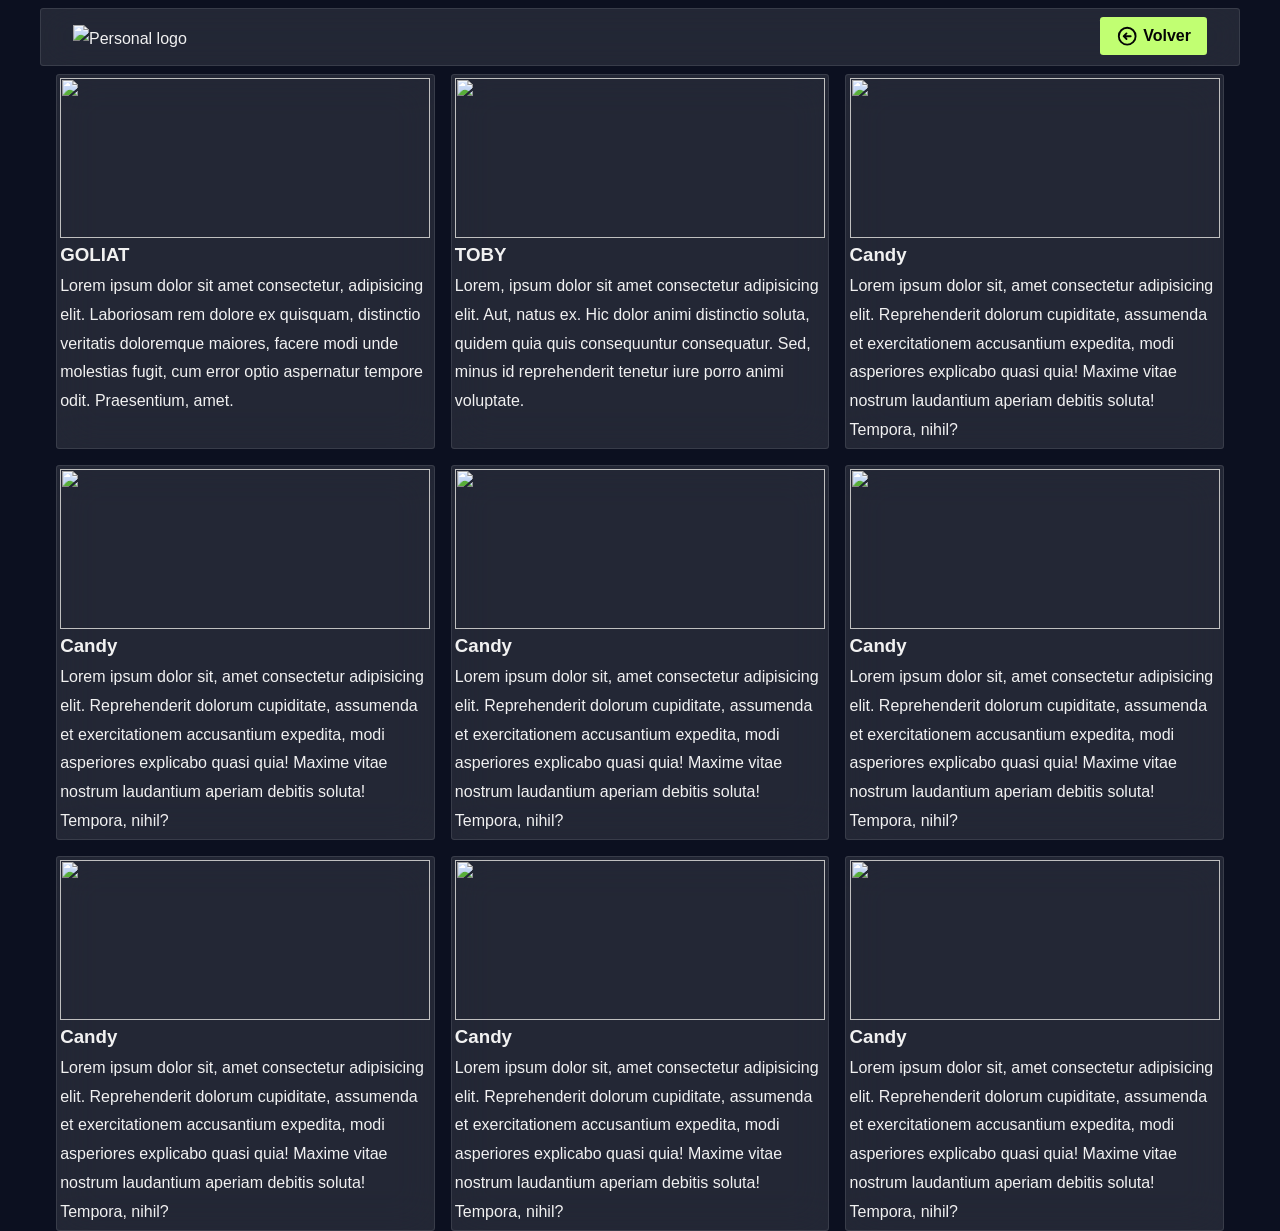
==== src/views/mascotas.html @ dac74b2f "Create the pet section, applying grid and flex" ====
<!doctype html>
<html lang="en">
  <head>
    <meta charset="UTF-8" />
    <meta name="viewport" content="width=device-width, initial-scale=1.0" />
    <link rel="stylesheet" href="/src/css/header.css" />
    <link rel="stylesheet" href="/src/css/index.css" />
    <link rel="stylesheet" href="/src/css/mascotas.css" />
    <title>Mascotas | Jorgecb</title>
  </head>
  <body>
    <header class="header">
      <div class="header__container">
        <div class="logo">
          <img src="/public/icons/logoJorge.png" alt="Personal logo" />
        </div>
        <div class="cta__button cta__button__back">
          <a href="/index.html"
            ><svg
              xmlns="http://www.w3.org/2000/svg"
              fill="none"
              viewBox="0 0 24 24"
              stroke-width="2"
              stroke="currentColor"
              class="size-6"
            >
              <path
                stroke-linecap="round"
                stroke-linejoin="round"
                d="m11.25 9-3 3m0 0 3 3m-3-3h7.5M21 12a9 9 0 1 1-18 0 9 9 0 0 1 18 0Z"
              />
            </svg>
            Volver
          </a>
        </div>
      </div>
    </header>
    <main>
      <section class="pets__container">
        <article class="pets__card">
          <div class="pets__img">
            <img src="/public/img/mascota1.webp" alt="" />
          </div>
          <h3>GOLIAT</h3>
          <p>
            Lorem ipsum dolor sit amet consectetur, adipisicing elit. Laboriosam
            rem dolore ex quisquam, distinctio veritatis doloremque maiores,
            facere modi unde molestias fugit, cum error optio aspernatur tempore
            odit. Praesentium, amet.
          </p>
        </article>
        <article class="pets__card">
          <div class="pets__img">
            <img src="/public/img/mascota2.webp" alt="" />
          </div>
          <h3>TOBY</h3>
          <p>
            Lorem, ipsum dolor sit amet consectetur adipisicing elit. Aut, natus
            ex. Hic dolor animi distinctio soluta, quidem quia quis consequuntur
            consequatur. Sed, minus id reprehenderit tenetur iure porro animi
            voluptate.
          </p>
        </article>

        <article class="pets__card">
          <div class="pets__img">
            <img src="/public/img/mascota3.webp" alt="" />
          </div>
          <h3>Candy</h3>
          <p>
            Lorem ipsum dolor sit, amet consectetur adipisicing elit.
            Reprehenderit dolorum cupiditate, assumenda et exercitationem
            accusantium expedita, modi asperiores explicabo quasi quia! Maxime
            vitae nostrum laudantium aperiam debitis soluta! Tempora, nihil?
          </p>
        </article>
        <article class="pets__card">
          <div class="pets__img">
            <img src="/public/img/mascota4.webp" alt="" />
          </div>
          <h3>Candy</h3>
          <p>
            Lorem ipsum dolor sit, amet consectetur adipisicing elit.
            Reprehenderit dolorum cupiditate, assumenda et exercitationem
            accusantium expedita, modi asperiores explicabo quasi quia! Maxime
            vitae nostrum laudantium aperiam debitis soluta! Tempora, nihil?
          </p>
        </article>
        <article class="pets__card">
          <div class="pets__img">
            <img src="/public/img/mascota5.webp" alt="" />
          </div>
          <h3>Candy</h3>
          <p>
            Lorem ipsum dolor sit, amet consectetur adipisicing elit.
            Reprehenderit dolorum cupiditate, assumenda et exercitationem
            accusantium expedita, modi asperiores explicabo quasi quia! Maxime
            vitae nostrum laudantium aperiam debitis soluta! Tempora, nihil?
          </p>
        </article>
        <article class="pets__card">
          <div class="pets__img">
            <img src="/public/img/mascota6.webp" alt="" />
          </div>
          <h3>Candy</h3>
          <p>
            Lorem ipsum dolor sit, amet consectetur adipisicing elit.
            Reprehenderit dolorum cupiditate, assumenda et exercitationem
            accusantium expedita, modi asperiores explicabo quasi quia! Maxime
            vitae nostrum laudantium aperiam debitis soluta! Tempora, nihil?
          </p>
        </article>
        <article class="pets__card">
          <div class="pets__img">
            <img src="/public/img/mascota7.webp" alt="" />
          </div>
          <h3>Candy</h3>
          <p>
            Lorem ipsum dolor sit, amet consectetur adipisicing elit.
            Reprehenderit dolorum cupiditate, assumenda et exercitationem
            accusantium expedita, modi asperiores explicabo quasi quia! Maxime
            vitae nostrum laudantium aperiam debitis soluta! Tempora, nihil?
          </p>
        </article>
        <article class="pets__card">
          <div class="pets__img">
            <img src="/public/img/mascota8.webp" alt="" />
          </div>
          <h3>Candy</h3>
          <p>
            Lorem ipsum dolor sit, amet consectetur adipisicing elit.
            Reprehenderit dolorum cupiditate, assumenda et exercitationem
            accusantium expedita, modi asperiores explicabo quasi quia! Maxime
            vitae nostrum laudantium aperiam debitis soluta! Tempora, nihil?
          </p>
        </article>
        <article class="pets__card">
          <div class="pets__img">
            <img src="/public/img/mascota9.webp" alt="" />
          </div>
          <h3>Candy</h3>
          <p>
            Lorem ipsum dolor sit, amet consectetur adipisicing elit.
            Reprehenderit dolorum cupiditate, assumenda et exercitationem
            accusantium expedita, modi asperiores explicabo quasi quia! Maxime
            vitae nostrum laudantium aperiam debitis soluta! Tempora, nihil?
          </p>
        </article>
      </section>
    </main>
  </body>
</html>
---- src/css/header.css ----
.header {
  padding: 0.5rem 0;
  position: sticky;
  z-index: 100;
  top: 0;
  left: 0;
}
.header__container {
  display: flex;
  justify-content: space-between;
  align-items: center;
  max-width: 1200px;
  margin: 0 auto;
  padding: 0.5rem 1rem;
  background: rgba(255, 255, 255, 0.098);
  backdrop-filter: blur(20px);
  -webkit-backdrop-filter: blur(20px);
  border: 1px solid rgba(255, 255, 255, 0.098);
  border-radius: 0.2rem;
  padding: 0.5rem 2rem;
}

.logo {
  display: flex;
  align-items: center;
}

.logo img {
  height: 1.5rem;
  width: auto;
}
.navbar {
  padding: 0.2rem;
}
.navbar__list {
  display: flex;
  list-style: none;
  gap: 0.4rem;
  padding: 0 0.2rem;
}
.navbar__item {
  padding: 0 0.4rem;
}
.navbar__link {
  position: relative;
  text-decoration: none;
  color: var(--color-primary);
  transition: 0.3s;
  font-size: 0.9rem;
  font-weight: 400;
}

.navbar__link::after {
  content: "";
  position: absolute;
  left: 50%;
  bottom: -5px;
  width: 0;
  height: 2px;
  background: #c1ff72;
  transition: all 0.3s ease;
  transform: translateX(-50%);
}
.navbar__link:hover::after {
  width: 100%;
}

.cta__button a,
.cta__button__back a {
  display: inline-flex;
  align-items: center;
  gap: 0.3rem;
  background: var(--color-secondary);
  color: var(--color-terceary);
  text-decoration: none;
  padding: 0.3rem 1rem;
  border-radius: 0.2rem;
  font-size: 1rem;
  font-weight: 600;
  transition: 0.3s;
}

.cta__button svg,
.cta__button__back svg {
  width: 1.4rem;
  height: 1.4rem;
  transition: transform 0.3s;
}

.cta__button:hover svg {
  transform: translateX(4px);
}

.cta__button__back:hover svg {
  transform: translateX(-4px);
}
---- src/css/index.css ----
:root {
  --color-primary: #f1f1f1;
  --color-secondary: #c1ff72;
  --color-terceary: #040404;
  --color-background: #0c1020;
  --color-glow-melocoton: #ffd8b1;
  --color-glow-morados: #e2cfff;

  --font-primary: "Inter", sans-serif;
  --font-heading: "Poppins", sans-serif;
}

* {
  margin: 0;
  padding: 0;
  box-sizing: border-box;
}

body {
  color: var(--color-primary);
  font-family: var(--font-primary);
  line-height: 1.8;
  background-color: var(--color-background);
  min-height: 100vh;
  overflow-x: hidden;
  position: relative;
}
#tsparticles {
  position: fixed;
  top: 0;
  left: 0;
  width: 100%;
  height: 100%;
  z-index: -1;
}

.separator {
  display: flex;
  align-items: stretch;
  width: 100%;
  flex-direction: column;
  gap: 5rem;
}
---- src/css/mascotas.css ----
.pets__container {
  display: grid;
  grid-template-columns: repeat(3, 1fr);
  gap: 1rem;
  max-width: 1200px;
  margin: 0 auto;
  padding: 0 1rem;
}

.pets__card {
  background: rgba(255, 255, 255, 0.098);
  backdrop-filter: blur(20px);
  -webkit-backdrop-filter: blur(20px);
  border: 1px solid rgba(255, 255, 255, 0.1);
  padding: 0.2rem;
  border-radius: 0.2rem;
}

.pets__img {
  width: auto;
  height: 10rem;
}
.pets__img img {
  height: 100%;
  width: 100%;
  object-fit: cover;
}

@media (max-width: 768px) {
  .pets__container {
    grid-template-columns: repeat(2, 1fr);
  }
}

@media (max-width: 576px) {
  .pets__container {
    grid-template-columns: repeat(1, 1fr);
  }
}
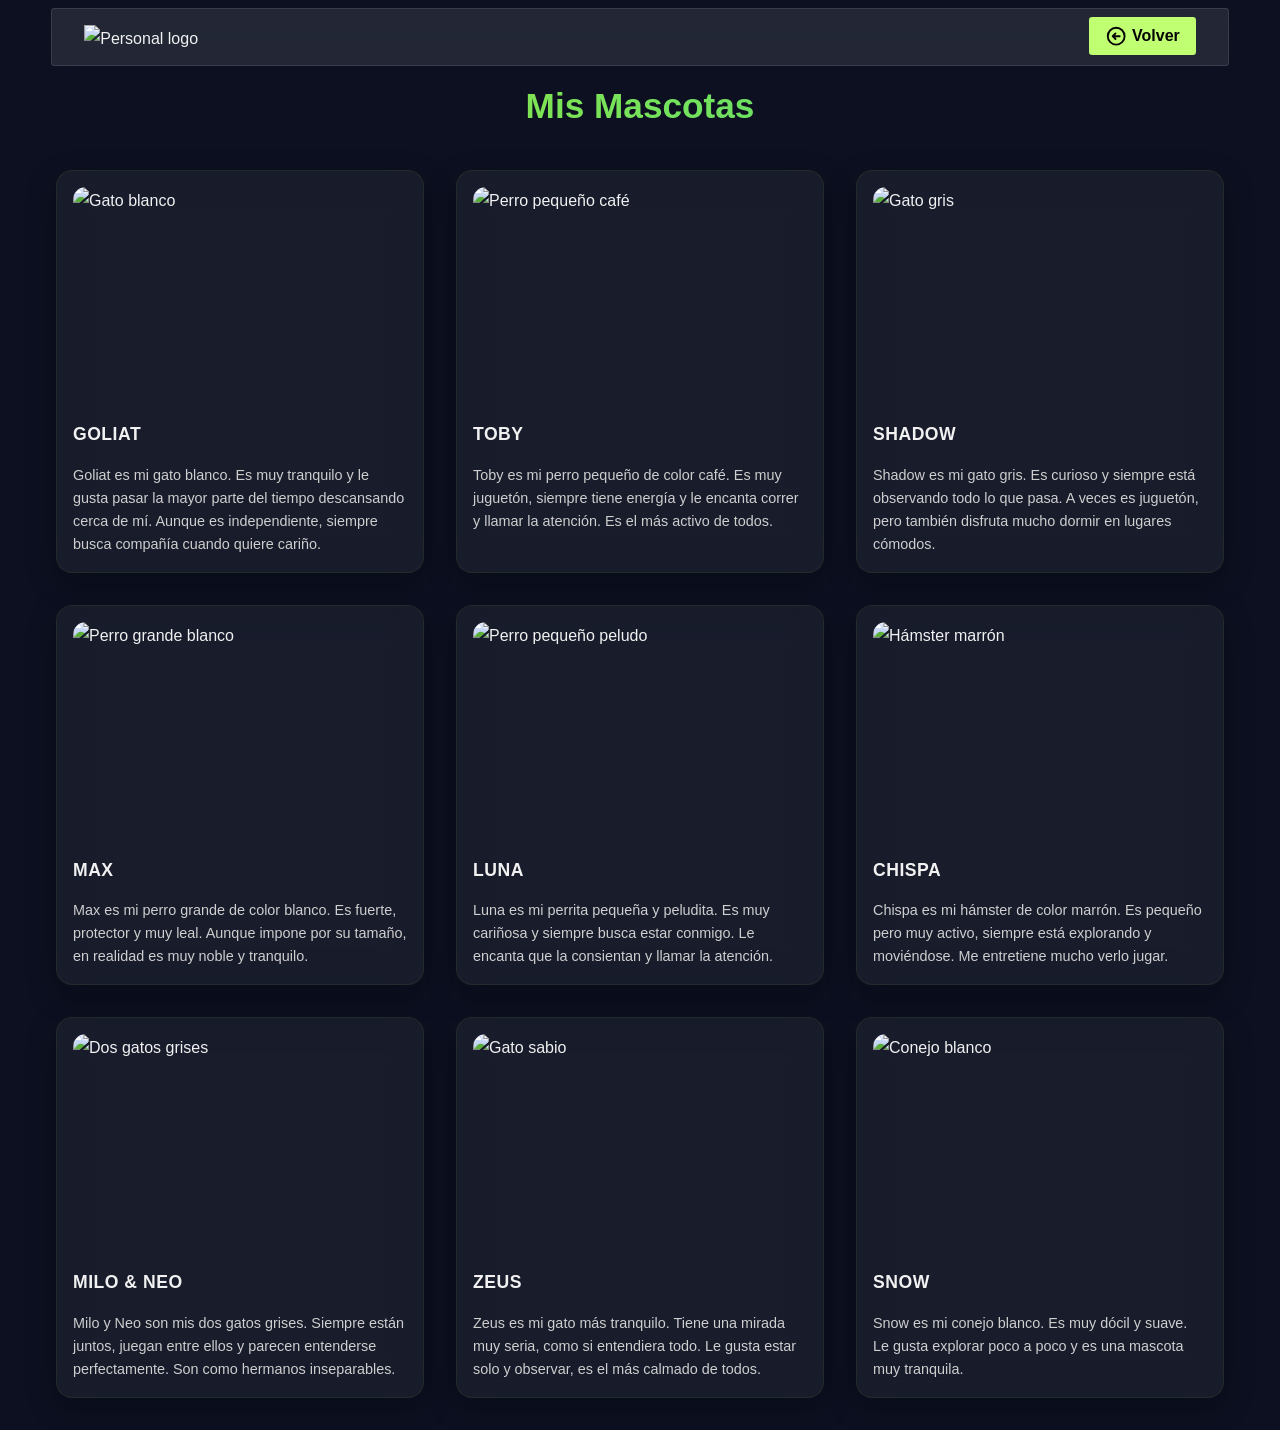
==== commit 12bccce1: "feat: add responsive media queries for tablets and small desktops + UI refinements" ====
--- a/src/views/mascotas.html
+++ b/src/views/mascotas.html
@@ -36,114 +36,112 @@
       </div>
     </header>
     <main>
+      <header class="pets__title">Mis Mascotas</header>
       <section class="pets__container">
         <article class="pets__card">
           <div class="pets__img">
-            <img src="/public/img/mascota1.webp" alt="" />
+            <img src="/public/img/mascota1.webp" alt="Gato blanco" />
           </div>
           <h3>GOLIAT</h3>
           <p>
-            Lorem ipsum dolor sit amet consectetur, adipisicing elit. Laboriosam
-            rem dolore ex quisquam, distinctio veritatis doloremque maiores,
-            facere modi unde molestias fugit, cum error optio aspernatur tempore
-            odit. Praesentium, amet.
-          </p>
-        </article>
-        <article class="pets__card">
-          <div class="pets__img">
-            <img src="/public/img/mascota2.webp" alt="" />
-          </div>
-          <h3>TOBY</h3>
-          <p>
-            Lorem, ipsum dolor sit amet consectetur adipisicing elit. Aut, natus
-            ex. Hic dolor animi distinctio soluta, quidem quia quis consequuntur
-            consequatur. Sed, minus id reprehenderit tenetur iure porro animi
-            voluptate.
+            Goliat es mi gato blanco. Es muy tranquilo y le gusta pasar la mayor
+            parte del tiempo descansando cerca de mí. Aunque es independiente,
+            siempre busca compañía cuando quiere cariño.
           </p>
         </article>
 
         <article class="pets__card">
           <div class="pets__img">
-            <img src="/public/img/mascota3.webp" alt="" />
+            <img src="/public/img/mascota2.webp" alt="Perro pequeño café" />
           </div>
-          <h3>Candy</h3>
+          <h3>TOBY</h3>
           <p>
-            Lorem ipsum dolor sit, amet consectetur adipisicing elit.
-            Reprehenderit dolorum cupiditate, assumenda et exercitationem
-            accusantium expedita, modi asperiores explicabo quasi quia! Maxime
-            vitae nostrum laudantium aperiam debitis soluta! Tempora, nihil?
+            Toby es mi perro pequeño de color café. Es muy juguetón, siempre
+            tiene energía y le encanta correr y llamar la atención. Es el más
+            activo de todos.
           </p>
         </article>
+
         <article class="pets__card">
           <div class="pets__img">
-            <img src="/public/img/mascota4.webp" alt="" />
+            <img src="/public/img/mascota3.webp" alt="Gato gris" />
           </div>
-          <h3>Candy</h3>
+          <h3>SHADOW</h3>
           <p>
-            Lorem ipsum dolor sit, amet consectetur adipisicing elit.
-            Reprehenderit dolorum cupiditate, assumenda et exercitationem
-            accusantium expedita, modi asperiores explicabo quasi quia! Maxime
-            vitae nostrum laudantium aperiam debitis soluta! Tempora, nihil?
+            Shadow es mi gato gris. Es curioso y siempre está observando todo lo
+            que pasa. A veces es juguetón, pero también disfruta mucho dormir en
+            lugares cómodos.
           </p>
         </article>
+
         <article class="pets__card">
           <div class="pets__img">
-            <img src="/public/img/mascota5.webp" alt="" />
+            <img src="/public/img/mascota4.webp" alt="Perro grande blanco" />
           </div>
-          <h3>Candy</h3>
+          <h3>MAX</h3>
           <p>
-            Lorem ipsum dolor sit, amet consectetur adipisicing elit.
-            Reprehenderit dolorum cupiditate, assumenda et exercitationem
-            accusantium expedita, modi asperiores explicabo quasi quia! Maxime
-            vitae nostrum laudantium aperiam debitis soluta! Tempora, nihil?
+            Max es mi perro grande de color blanco. Es fuerte, protector y muy
+            leal. Aunque impone por su tamaño, en realidad es muy noble y
+            tranquilo.
           </p>
         </article>
+
         <article class="pets__card">
           <div class="pets__img">
-            <img src="/public/img/mascota6.webp" alt="" />
+            <img src="/public/img/mascota5.webp" alt="Perro pequeño peludo" />
           </div>
-          <h3>Candy</h3>
+          <h3>LUNA</h3>
           <p>
-            Lorem ipsum dolor sit, amet consectetur adipisicing elit.
-            Reprehenderit dolorum cupiditate, assumenda et exercitationem
-            accusantium expedita, modi asperiores explicabo quasi quia! Maxime
-            vitae nostrum laudantium aperiam debitis soluta! Tempora, nihil?
+            Luna es mi perrita pequeña y peludita. Es muy cariñosa y siempre
+            busca estar conmigo. Le encanta que la consientan y llamar la
+            atención.
           </p>
         </article>
+
         <article class="pets__card">
           <div class="pets__img">
-            <img src="/public/img/mascota7.webp" alt="" />
+            <img src="/public/img/mascota6.webp" alt="Hámster marrón" />
           </div>
-          <h3>Candy</h3>
+          <h3>CHISPA</h3>
           <p>
-            Lorem ipsum dolor sit, amet consectetur adipisicing elit.
-            Reprehenderit dolorum cupiditate, assumenda et exercitationem
-            accusantium expedita, modi asperiores explicabo quasi quia! Maxime
-            vitae nostrum laudantium aperiam debitis soluta! Tempora, nihil?
+            Chispa es mi hámster de color marrón. Es pequeño pero muy activo,
+            siempre está explorando y moviéndose. Me entretiene mucho verlo
+            jugar.
           </p>
         </article>
+
         <article class="pets__card">
           <div class="pets__img">
-            <img src="/public/img/mascota8.webp" alt="" />
+            <img src="/public/img/mascota7.webp" alt="Dos gatos grises" />
           </div>
-          <h3>Candy</h3>
+          <h3>MILO & NEO</h3>
           <p>
-            Lorem ipsum dolor sit, amet consectetur adipisicing elit.
-            Reprehenderit dolorum cupiditate, assumenda et exercitationem
-            accusantium expedita, modi asperiores explicabo quasi quia! Maxime
-            vitae nostrum laudantium aperiam debitis soluta! Tempora, nihil?
+            Milo y Neo son mis dos gatos grises. Siempre están juntos, juegan
+            entre ellos y parecen entenderse perfectamente. Son como hermanos
+            inseparables.
           </p>
         </article>
+
         <article class="pets__card">
           <div class="pets__img">
-            <img src="/public/img/mascota9.webp" alt="" />
+            <img src="/public/img/mascota8.webp" alt="Gato sabio" />
           </div>
-          <h3>Candy</h3>
+          <h3>ZEUS</h3>
           <p>
-            Lorem ipsum dolor sit, amet consectetur adipisicing elit.
-            Reprehenderit dolorum cupiditate, assumenda et exercitationem
-            accusantium expedita, modi asperiores explicabo quasi quia! Maxime
-            vitae nostrum laudantium aperiam debitis soluta! Tempora, nihil?
+            Zeus es mi gato más tranquilo. Tiene una mirada muy seria, como si
+            entendiera todo. Le gusta estar solo y observar, es el más calmado
+            de todos.
+          </p>
+        </article>
+
+        <article class="pets__card">
+          <div class="pets__img">
+            <img src="/public/img/mascota9.webp" alt="Conejo blanco" />
+          </div>
+          <h3>SNOW</h3>
+          <p>
+            Snow es mi conejo blanco. Es muy dócil y suave. Le gusta explorar
+            poco a poco y es una mascota muy tranquila.
           </p>
         </article>
       </section>
--- a/src/css/header.css
+++ b/src/css/header.css
@@ -9,6 +9,7 @@
   display: flex;
   justify-content: space-between;
   align-items: center;
+  width: 92%;
   max-width: 1200px;
   margin: 0 auto;
   padding: 0.5rem 1rem;
@@ -94,3 +95,28 @@
 .cta__button__back:hover svg {
   transform: translateX(-4px);
 }
+
+@media (max-width: 1024px) {
+  .header__container {
+    flex-direction: row;
+    gap: 0.5rem;
+    padding: 0.5rem 1rem;
+  }
+  .logo img {
+    height: 1.2rem;
+  }
+  .navbar__list {
+    gap: 0.2rem;
+  }
+  .navbar__item {
+    padding: 0 0.3rem;
+  }
+  .navbar__link {
+    font-size: 0.8rem;
+  }
+  .cta__button a,
+  .cta__button__back a {
+    padding: 0.2rem 0.8rem;
+    font-size: 0.9rem;
+  }
+}
--- a/src/css/mascotas.css
+++ b/src/css/mascotas.css
@@ -1,39 +1,110 @@
 .pets__container {
   display: grid;
   grid-template-columns: repeat(3, 1fr);
-  gap: 1rem;
+  gap: 2rem;
   max-width: 1200px;
   margin: 0 auto;
-  padding: 0 1rem;
+  padding: 2rem 1rem;
+}
+
+.pets__title {
+  font-size: 2.2rem;
+  font-weight: 800;
+  text-align: center;
+  background: linear-gradient(90deg, #a3e635, #4ade80);
+  -webkit-background-clip: text;
+  -webkit-text-fill-color: transparent;
 }
 
 .pets__card {
-  background: rgba(255, 255, 255, 0.098);
-  backdrop-filter: blur(20px);
-  -webkit-backdrop-filter: blur(20px);
-  border: 1px solid rgba(255, 255, 255, 0.1);
-  padding: 0.2rem;
-  border-radius: 0.2rem;
+  position: relative;
+  display: flex;
+  flex-direction: column;
+  gap: 0.8rem;
+  background: rgba(255, 255, 255, 0.05);
+  backdrop-filter: blur(18px);
+  -webkit-backdrop-filter: blur(18px);
+  border: 1px solid rgba(163, 230, 53, 0.08);
+  border-radius: 1rem;
+  overflow: hidden;
+  padding: 1rem;
+  transition: all 0.35s ease;
+  box-shadow: 0 10px 30px rgba(0, 0, 0, 0.25);
+}
+
+.pets__card::before {
+  content: "";
+  position: absolute;
+  inset: 0;
+  border-radius: inherit;
+  background: radial-gradient(
+    circle at top left,
+    rgba(163, 230, 53, 0.15),
+    transparent 60%
+  );
+  opacity: 0;
+  transition: opacity 0.3s ease;
+}
+
+.pets__card:hover::before {
+  opacity: 1;
+}
+
+.pets__card:hover {
+  transform: translateY(-8px) scale(1.01);
+  border-color: rgba(163, 230, 53, 0.4);
+  box-shadow: 0 20px 40px rgba(0, 0, 0, 0.4);
 }
 
 .pets__img {
-  width: auto;
-  height: 10rem;
+  width: 100%;
+  height: 220px;
+  overflow: hidden;
+  border-radius: 0.8rem;
+  position: relative;
 }
+
 .pets__img img {
+  width: 100%;
   height: 100%;
-  width: 100%;
   object-fit: cover;
+  transition:
+    transform 0.5s ease,
+    filter 0.4s ease;
+}
+
+.pets__card:hover .pets__img img {
+  transform: scale(1.08);
+  filter: brightness(1.05);
+}
+
+.pets__card h3 {
+  font-size: 1.1rem;
+  color: var(--color-primary);
+  font-weight: 700;
+  letter-spacing: 0.5px;
+}
+
+.pets__card p {
+  font-size: 0.9rem;
+  color: #cfcfcf;
+  font-weight: 300;
+  line-height: 1.6;
 }
 
 @media (max-width: 768px) {
   .pets__container {
     grid-template-columns: repeat(2, 1fr);
+    gap: 1.5rem;
   }
 }
 
 @media (max-width: 576px) {
   .pets__container {
-    grid-template-columns: repeat(1, 1fr);
+    grid-template-columns: 1fr;
+  }
+
+  .pets__title {
+    font-size: 1.6rem;
   }
 }
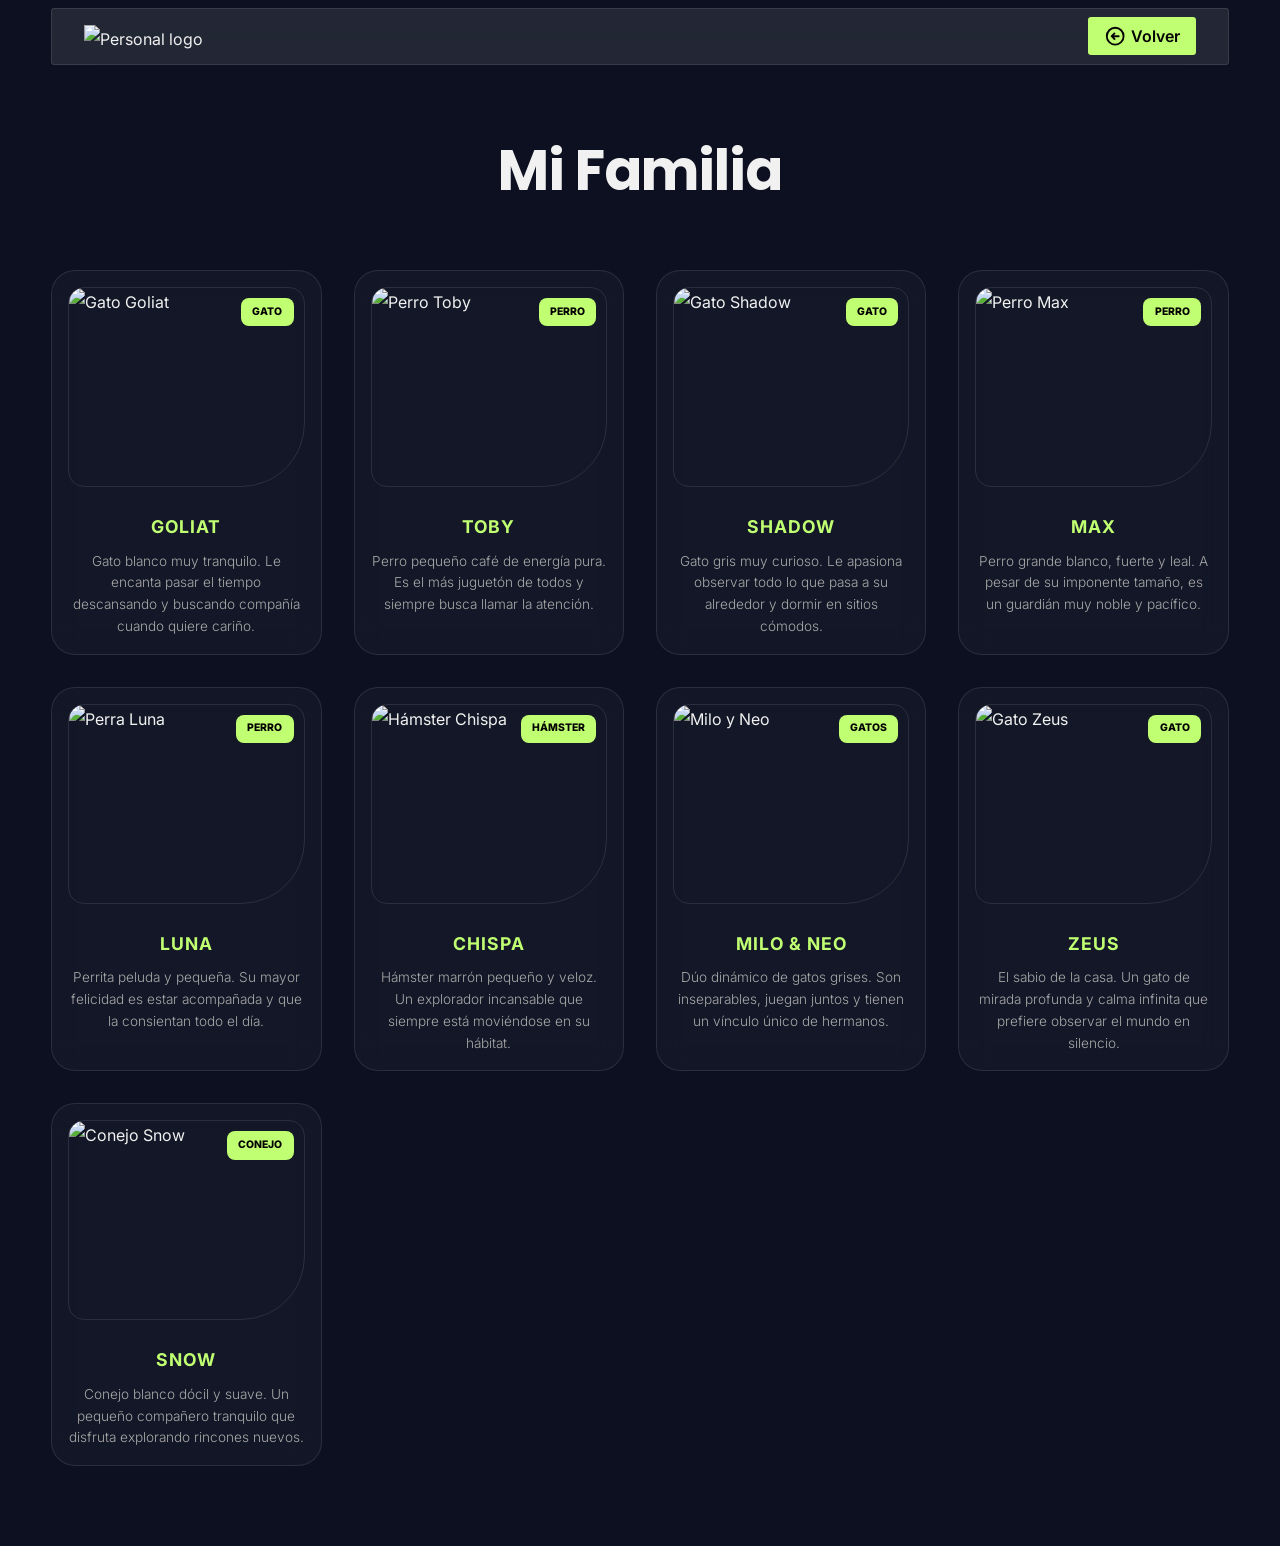
==== commit 90f9bd9e: "feat: finaliza el portafolio profesional con optimizaciones de rendimiento e interfaz de usuario res" ====
--- a/src/views/mascotas.html
+++ b/src/views/mascotas.html
@@ -1,28 +1,38 @@
 <!doctype html>
-<html lang="en">
+<html lang="es">
   <head>
     <meta charset="UTF-8" />
     <meta name="viewport" content="width=device-width, initial-scale=1.0" />
-    <link rel="stylesheet" href="/src/css/header.css" />
-    <link rel="stylesheet" href="/src/css/index.css" />
-    <link rel="stylesheet" href="/src/css/mascotas.css" />
-    <title>Mascotas | Jorgecb</title>
+    <!-- FONTS -->
+    <link rel="preconnect" href="https://fonts.googleapis.com" />
+    <link rel="preconnect" href="https://fonts.gstatic.com" crossorigin />
+    <link
+      href="https://fonts.googleapis.com/css2?family=Inter:wght@300;400;600&family=Poppins:wght@700;800&display=swap"
+      rel="stylesheet"
+    />
+
+    <!-- STYLE FILES (Paths from src/views/) -->
+    <link rel="stylesheet" href="../css/index.css" />
+    <link rel="stylesheet" href="../css/header.css" />
+    <link rel="stylesheet" href="../css/mascotas.css" />
+
+    <title>Nuestra Familia | Jorgecb</title>
   </head>
   <body>
+    <!-- REUSED HEADER SECTION -->
     <header class="header">
       <div class="header__container">
         <div class="logo">
-          <img src="/public/icons/logoJorge.png" alt="Personal logo" />
+          <img src="../../public/icons/logoJorge.png" alt="Personal logo" />
         </div>
         <div class="cta__button cta__button__back">
-          <a href="/index.html"
-            ><svg
+          <a href="../../index.html">
+            <svg
               xmlns="http://www.w3.org/2000/svg"
               fill="none"
               viewBox="0 0 24 24"
               stroke-width="2"
               stroke="currentColor"
-              class="size-6"
             >
               <path
                 stroke-linecap="round"
@@ -35,114 +45,158 @@
         </div>
       </div>
     </header>
-    <main>
-      <header class="pets__title">Mis Mascotas</header>
-      <section class="pets__container">
-        <article class="pets__card">
-          <div class="pets__img">
-            <img src="/public/img/mascota1.webp" alt="Gato blanco" />
-          </div>
-          <h3>GOLIAT</h3>
-          <p>
-            Goliat es mi gato blanco. Es muy tranquilo y le gusta pasar la mayor
-            parte del tiempo descansando cerca de mí. Aunque es independiente,
-            siempre busca compañía cuando quiere cariño.
-          </p>
-        </article>
-
-        <article class="pets__card">
-          <div class="pets__img">
-            <img src="/public/img/mascota2.webp" alt="Perro pequeño café" />
-          </div>
-          <h3>TOBY</h3>
-          <p>
-            Toby es mi perro pequeño de color café. Es muy juguetón, siempre
-            tiene energía y le encanta correr y llamar la atención. Es el más
-            activo de todos.
-          </p>
-        </article>
-
-        <article class="pets__card">
-          <div class="pets__img">
-            <img src="/public/img/mascota3.webp" alt="Gato gris" />
-          </div>
-          <h3>SHADOW</h3>
-          <p>
-            Shadow es mi gato gris. Es curioso y siempre está observando todo lo
-            que pasa. A veces es juguetón, pero también disfruta mucho dormir en
-            lugares cómodos.
-          </p>
-        </article>
-
-        <article class="pets__card">
-          <div class="pets__img">
-            <img src="/public/img/mascota4.webp" alt="Perro grande blanco" />
-          </div>
-          <h3>MAX</h3>
-          <p>
-            Max es mi perro grande de color blanco. Es fuerte, protector y muy
-            leal. Aunque impone por su tamaño, en realidad es muy noble y
-            tranquilo.
-          </p>
-        </article>
-
-        <article class="pets__card">
-          <div class="pets__img">
-            <img src="/public/img/mascota5.webp" alt="Perro pequeño peludo" />
-          </div>
-          <h3>LUNA</h3>
-          <p>
-            Luna es mi perrita pequeña y peludita. Es muy cariñosa y siempre
-            busca estar conmigo. Le encanta que la consientan y llamar la
-            atención.
-          </p>
-        </article>
-
-        <article class="pets__card">
-          <div class="pets__img">
-            <img src="/public/img/mascota6.webp" alt="Hámster marrón" />
-          </div>
-          <h3>CHISPA</h3>
-          <p>
-            Chispa es mi hámster de color marrón. Es pequeño pero muy activo,
-            siempre está explorando y moviéndose. Me entretiene mucho verlo
-            jugar.
-          </p>
-        </article>
-
-        <article class="pets__card">
-          <div class="pets__img">
-            <img src="/public/img/mascota7.webp" alt="Dos gatos grises" />
-          </div>
-          <h3>MILO & NEO</h3>
-          <p>
-            Milo y Neo son mis dos gatos grises. Siempre están juntos, juegan
-            entre ellos y parecen entenderse perfectamente. Son como hermanos
-            inseparables.
-          </p>
-        </article>
-
-        <article class="pets__card">
-          <div class="pets__img">
-            <img src="/public/img/mascota8.webp" alt="Gato sabio" />
-          </div>
-          <h3>ZEUS</h3>
-          <p>
-            Zeus es mi gato más tranquilo. Tiene una mirada muy seria, como si
-            entendiera todo. Le gusta estar solo y observar, es el más calmado
-            de todos.
-          </p>
-        </article>
-
-        <article class="pets__card">
-          <div class="pets__img">
-            <img src="/public/img/mascota9.webp" alt="Conejo blanco" />
-          </div>
-          <h3>SNOW</h3>
-          <p>
-            Snow es mi conejo blanco. Es muy dócil y suave. Le gusta explorar
-            poco a poco y es una mascota muy tranquila.
-          </p>
+
+    <main class="pets-main">
+      <!-- BACKGROUND GLOW EFFECT -->
+      <div class="bg-glows" aria-hidden="true">
+        <div
+          class="glow"
+          style="
+            top: 10%;
+            right: 10%;
+            background: var(--color-secondary);
+            opacity: 0.1;
+          "
+        ></div>
+      </div>
+
+      <h1 class="pets__title">Mi <span class="highlighted">Familia</span></h1>
+
+      <!-- CONTAINER GRID THE PET   S -->
+      <section class="pets__grid">
+        <!-- 1. GOLIAT -->
+        <article class="pets__card">
+          <div class="pets__img-wrapper">
+            <img src="../../public/img/mascota1.webp" alt="Gato Goliat" />
+            <span class="pets__tag">Gato</span>
+          </div>
+          <div class="pets__content">
+            <h3>GOLIAT</h3>
+            <p>
+              Gato blanco muy tranquilo. Le encanta pasar el tiempo descansando
+              y buscando compañía cuando quiere cariño.
+            </p>
+          </div>
+        </article>
+
+        <!-- 2. TOBY -->
+        <article class="pets__card">
+          <div class="pets__img-wrapper">
+            <img src="../../public/img/mascota2.webp" alt="Perro Toby" />
+            <span class="pets__tag">Perro</span>
+          </div>
+          <div class="pets__content">
+            <h3>TOBY</h3>
+            <p>
+              Perro pequeño café de energía pura. Es el más juguetón de todos y
+              siempre busca llamar la atención.
+            </p>
+          </div>
+        </article>
+
+        <!-- 3. SHADOW -->
+        <article class="pets__card">
+          <div class="pets__img-wrapper">
+            <img src="../../public/img/mascota3.webp" alt="Gato Shadow" />
+            <span class="pets__tag">Gato</span>
+          </div>
+          <div class="pets__content">
+            <h3>SHADOW</h3>
+            <p>
+              Gato gris muy curioso. Le apasiona observar todo lo que pasa a su
+              alrededor y dormir en sitios cómodos.
+            </p>
+          </div>
+        </article>
+
+        <!-- 4. MAX -->
+        <article class="pets__card">
+          <div class="pets__img-wrapper">
+            <img src="../../public/img/mascota4.webp" alt="Perro Max" />
+            <span class="pets__tag">Perro</span>
+          </div>
+          <div class="pets__content">
+            <h3>MAX</h3>
+            <p>
+              Perro grande blanco, fuerte y leal. A pesar de su imponente
+              tamaño, es un guardián muy noble y pacífico.
+            </p>
+          </div>
+        </article>
+
+        <!-- 5. LUNA -->
+        <article class="pets__card">
+          <div class="pets__img-wrapper">
+            <img src="../../public/img/mascota5.webp" alt="Perra Luna" />
+            <span class="pets__tag">Perro</span>
+          </div>
+          <div class="pets__content">
+            <h3>LUNA</h3>
+            <p>
+              Perrita peluda y pequeña. Su mayor felicidad es estar acompañada y
+              que la consientan todo el día.
+            </p>
+          </div>
+        </article>
+
+        <!-- 6. CHISPA -->
+        <article class="pets__card">
+          <div class="pets__img-wrapper">
+            <img src="../../public/img/mascota6.webp" alt="Hámster Chispa" />
+            <span class="pets__tag">Hámster</span>
+          </div>
+          <div class="pets__content">
+            <h3>CHISPA</h3>
+            <p>
+              Hámster marrón pequeño y veloz. Un explorador incansable que
+              siempre está moviéndose en su hábitat.
+            </p>
+          </div>
+        </article>
+
+        <!-- 7. MILO & NEO -->
+        <article class="pets__card">
+          <div class="pets__img-wrapper">
+            <img src="../../public/img/mascota7.webp" alt="Milo y Neo" />
+            <span class="pets__tag">Gatos</span>
+          </div>
+          <div class="pets__content">
+            <h3>MILO & NEO</h3>
+            <p>
+              Dúo dinámico de gatos grises. Son inseparables, juegan juntos y
+              tienen un vínculo único de hermanos.
+            </p>
+          </div>
+        </article>
+
+        <!-- 8. ZEUS -->
+        <article class="pets__card">
+          <div class="pets__img-wrapper">
+            <img src="../../public/img/mascota8.webp" alt="Gato Zeus" />
+            <span class="pets__tag">Gato</span>
+          </div>
+          <div class="pets__content">
+            <h3>ZEUS</h3>
+            <p>
+              El sabio de la casa. Un gato de mirada profunda y calma infinita
+              que prefiere observar el mundo en silencio.
+            </p>
+          </div>
+        </article>
+
+        <!-- 9. SNOW -->
+        <article class="pets__card">
+          <div class="pets__img-wrapper">
+            <img src="../../public/img/mascota9.webp" alt="Conejo Snow" />
+            <span class="pets__tag">Conejo</span>
+          </div>
+          <div class="pets__content">
+            <h3>SNOW</h3>
+            <p>
+              Conejo blanco dócil y suave. Un pequeño compañero tranquilo que
+              disfruta explorando rincones nuevos.
+            </p>
+          </div>
         </article>
       </section>
     </main>
--- a/src/css/index.css
+++ b/src/css/index.css
@@ -1,3 +1,9 @@
+/* Global styles and CSS variables for the project */
+html {
+  scroll-behavior: smooth;
+}
+
+/* Color and typography variables to maintain design consistency */
 :root {
   --color-primary: #f1f1f1;
   --color-secondary: #c1ff72;
@@ -10,12 +16,14 @@
   --font-heading: "Poppins", sans-serif;
 }
 
+/* Reset of margins, padding and box-sizing for all elements */
 * {
   margin: 0;
   padding: 0;
   box-sizing: border-box;
 }
 
+/* Base styles for the document body, including typography, colors and background */
 body {
   color: var(--color-primary);
   font-family: var(--font-primary);
@@ -25,6 +33,9 @@
   overflow-x: hidden;
   position: relative;
 }
+
+/* background particles with negative z-index so they don't interfere with the main content */
+
 #tsparticles {
   position: fixed;
   top: 0;
@@ -34,6 +45,8 @@
   z-index: -1;
 }
 
+/* Styles for the "separator" that visually divides the site sections */
+
 .separator {
   display: flex;
   align-items: stretch;
@@ -41,3 +54,104 @@
   flex-direction: column;
   gap: 5rem;
 }
+
+/* Styles for the welcome modal, including the overlay, content and animations */
+.modal-overlay {
+  position: fixed;
+  inset: 0;
+  background: rgba(0, 0, 0, 0.4);
+  backdrop-filter: blur(4px);
+  display: flex;
+  justify-content: center;
+  align-items: flex-start;
+  padding-top: 2rem;
+  z-index: 9999;
+  transition: all 0.5s ease;
+}
+
+.modal-content.notification-top {
+  width: 92%;
+  max-width: 500px;
+  background: rgba(12, 16, 32, 0.9);
+  border: 1px solid var(--color-secondary);
+  backdrop-filter: blur(20px);
+  padding: 1.5rem;
+  border-radius: 1rem;
+  box-shadow: 0 10px 40px rgba(0, 0, 0, 0.5);
+
+  animation: slideDown 0.6s cubic-bezier(0.23, 1, 0.32, 1);
+}
+
+@keyframes slideDown {
+  from {
+    transform: translateY(-50px);
+    opacity: 0;
+  }
+  to {
+    transform: translateY(0);
+    opacity: 1;
+  }
+}
+
+.modal-header {
+  display: flex;
+  align-items: center;
+  gap: 10px;
+  margin-bottom: 0.5rem;
+}
+
+.modal-header h3 {
+  font-size: 1rem;
+  color: var(--color-secondary);
+  text-transform: uppercase;
+  letter-spacing: 1px;
+}
+
+.pulse-icon {
+  width: 8px;
+  height: 8px;
+  background-color: var(--color-secondary);
+  border-radius: 50%;
+  box-shadow: 0 0 10px var(--color-secondary);
+  animation: pulse 1.5s infinite;
+}
+
+@keyframes pulse {
+  0% {
+    transform: scale(1);
+    opacity: 1;
+  }
+  50% {
+    transform: scale(1.5);
+    opacity: 0.5;
+  }
+  100% {
+    transform: scale(1);
+    opacity: 1;
+  }
+}
+
+.modal-content p {
+  color: #bbb;
+  font-size: 0.9rem;
+  margin-bottom: 1.5rem;
+  line-height: 1.4;
+}
+
+.modal-btn {
+  width: 100%;
+  background: var(--color-secondary);
+  color: #000;
+  border: none;
+  padding: 0.6rem;
+  border-radius: 0.4rem;
+  font-weight: 600;
+  cursor: pointer;
+  transition: 0.3s;
+}
+
+.modal-hidden {
+  opacity: 0;
+  visibility: hidden;
+  transform: scale(0.95);
+}
--- a/src/css/header.css
+++ b/src/css/header.css
@@ -1,3 +1,5 @@
+/* Header Styles */
+
 .header {
   padding: 0.5rem 0;
   position: sticky;
@@ -30,18 +32,30 @@
   height: 1.5rem;
   width: auto;
 }
+
 .navbar {
+  display: flex;
+  justify-content: space-between;
+  align-items: center;
+  gap: 1rem;
   padding: 0.2rem;
 }
+
 .navbar__list {
   display: flex;
   list-style: none;
   gap: 0.4rem;
   padding: 0 0.2rem;
 }
+
 .navbar__item {
   padding: 0 0.4rem;
 }
+.navbar__link.active {
+  color: var(--color-secondary);
+  font-weight: 600;
+}
+
 .navbar__link {
   position: relative;
   text-decoration: none;
@@ -62,10 +76,12 @@
   transition: all 0.3s ease;
   transform: translateX(-50%);
 }
+
 .navbar__link:hover::after {
   width: 100%;
 }
 
+/* Call to Action Buttons */
 .cta__button a,
 .cta__button__back a {
   display: inline-flex;
@@ -96,6 +112,33 @@
   transform: translateX(-4px);
 }
 
+/* Mobile Menu */
+.menu__hamburguer {
+  display: none;
+}
+
+.close__menu {
+  display: none;
+}
+
+.open-menu svg {
+  width: 2rem;
+  height: 2rem;
+}
+
+.icon-close {
+  display: none;
+}
+
+.open-menu.active .icon-menu {
+  display: none;
+}
+
+.open-menu.active .icon-close {
+  display: block;
+}
+
+/* Responsive Styles */
 @media (max-width: 1024px) {
   .header__container {
     flex-direction: row;
@@ -118,5 +161,94 @@
   .cta__button__back a {
     padding: 0.2rem 0.8rem;
     font-size: 0.9rem;
-  }
-}
+    margin-bottom: 1rem;
+  }
+}
+
+/* Mobile Menu Styles */
+
+@media (max-width: 768px) {
+  .header__container {
+    padding: 0.5rem 1rem;
+  }
+
+  .logo img {
+    height: 1.2rem;
+  }
+
+  .navbar {
+    display: flex;
+    flex-direction: column;
+    justify-content: center;
+    align-items: center;
+    background: rgba(12, 16, 32, 0.98);
+    backdrop-filter: blur(15px);
+    -webkit-backdrop-filter: blur(15px);
+    position: absolute;
+    top: 100%;
+    left: 0;
+    width: 100%;
+    height: auto;
+    padding: 3rem 0;
+    border-bottom: 2px solid var(--color-secondary);
+    border-bottom-left-radius: 1.5rem;
+    border-bottom-right-radius: 1.5rem;
+    opacity: 0;
+    visibility: hidden;
+    transform: translateY(-20px);
+    transition: all 0.4s cubic-bezier(0.4, 0, 0.2, 1);
+    pointer-events: none;
+    z-index: -1;
+  }
+
+  .navbar.active {
+    opacity: 1;
+    visibility: visible;
+    transform: translateY(0);
+    pointer-events: auto;
+  }
+
+  .navbar__list {
+    display: flex;
+    flex-direction: column;
+    align-items: center;
+    gap: 2rem;
+  }
+
+  .navbar__link {
+    font-size: 0.8rem;
+    font-weight: 500;
+    color: #fff;
+    text-transform: uppercase;
+    letter-spacing: 2px;
+    transition: color 0.3s ease;
+  }
+
+  .navbar__link:hover {
+    color: var(--color-secondary);
+  }
+
+  .cta__button {
+    margin-top: 1rem;
+  }
+
+  .menu__hamburguer {
+    display: block;
+  }
+
+  .menu__hamburguer button {
+    display: flex;
+    align-items: center;
+    justify-content: center;
+    width: 2rem;
+    height: 2rem;
+    background: transparent;
+    border: none;
+    cursor: pointer;
+    color: #fff;
+  }
+
+  .close__menu {
+    display: block;
+  }
+}
--- a/src/css/mascotas.css
+++ b/src/css/mascotas.css
@@ -1,110 +1,146 @@
-.pets__container {
-  display: grid;
-  grid-template-columns: repeat(3, 1fr);
-  gap: 2rem;
-  max-width: 1200px;
-  margin: 0 auto;
-  padding: 2rem 1rem;
+/* --- PET PAGE STYLES --- */
+
+.pets-main {
+  position: relative;
+  padding-bottom: 5rem;
 }
 
 .pets__title {
-  font-size: 2.2rem;
-  font-weight: 800;
+  font-family: var(--font-heading);
+  font-size: clamp(2rem, 5vw, 3.5rem);
   text-align: center;
-  background: linear-gradient(90deg, #a3e635, #4ade80);
-  -webkit-background-clip: text;
-  -webkit-text-fill-color: transparent;
+  margin: 3rem 0;
+  letter-spacing: -1px;
+}
+
+/* DYNAMIC GRID */
+.pets__grid {
+  display: grid;
+  grid-template-columns: repeat(4, 1fr);
+  gap: 2rem;
+  width: 92%;
+  max-width: 1200px;
+  margin: 0 auto;
 }
 
 .pets__card {
-  position: relative;
+  background: rgba(255, 255, 255, 0.03);
+  backdrop-filter: blur(15px);
+  -webkit-backdrop-filter: blur(15px);
+  border: 1px solid rgba(255, 255, 255, 0.1);
+  border-radius: 1.5rem;
+  padding: 1rem;
+  transition: all 0.4s cubic-bezier(0.175, 0.885, 0.32, 1.275);
   display: flex;
   flex-direction: column;
-  gap: 0.8rem;
-  background: rgba(255, 255, 255, 0.05);
-  backdrop-filter: blur(18px);
-  -webkit-backdrop-filter: blur(18px);
-  border: 1px solid rgba(163, 230, 53, 0.08);
-  border-radius: 1rem;
-  overflow: hidden;
-  padding: 1rem;
-  transition: all 0.35s ease;
-  box-shadow: 0 10px 30px rgba(0, 0, 0, 0.25);
-}
-
-.pets__card::before {
-  content: "";
-  position: absolute;
-  inset: 0;
-  border-radius: inherit;
-  background: radial-gradient(
-    circle at top left,
-    rgba(163, 230, 53, 0.15),
-    transparent 60%
-  );
-  opacity: 0;
-  transition: opacity 0.3s ease;
-}
-
-.pets__card:hover::before {
-  opacity: 1;
 }
 
 .pets__card:hover {
-  transform: translateY(-8px) scale(1.01);
-  border-color: rgba(163, 230, 53, 0.4);
+  transform: translateY(-12px);
+  border-color: var(--color-secondary);
+  background: rgba(255, 255, 255, 0.06);
   box-shadow: 0 20px 40px rgba(0, 0, 0, 0.4);
 }
 
-.pets__img {
+.pets__img-wrapper {
+  position: relative;
   width: 100%;
-  height: 220px;
+  height: 200px;
   overflow: hidden;
-  border-radius: 0.8rem;
-  position: relative;
+  border-radius: 1rem 1rem 4rem 1rem;
+  border: 1px solid rgba(255, 255, 255, 0.1);
 }
 
-.pets__img img {
+.pets__img-wrapper img {
   width: 100%;
   height: 100%;
   object-fit: cover;
-  transition:
-    transform 0.5s ease,
-    filter 0.4s ease;
+  transition: transform 0.6s ease;
 }
 
-.pets__card:hover .pets__img img {
-  transform: scale(1.08);
-  filter: brightness(1.05);
+.pets__card:hover .pets__img-wrapper img {
+  transform: scale(1.15) rotate(2deg);
 }
 
-.pets__card h3 {
-  font-size: 1.1rem;
-  color: var(--color-primary);
-  font-weight: 700;
-  letter-spacing: 0.5px;
+.pets__tag {
+  position: absolute;
+  top: 10px;
+  right: 10px;
+  background: var(--color-secondary);
+  color: #000;
+  font-size: 0.65rem;
+  font-weight: 800;
+  padding: 0.3rem 0.7rem;
+  border-radius: 0.5rem;
+  text-transform: uppercase;
 }
 
-.pets__card p {
-  font-size: 0.9rem;
-  color: #cfcfcf;
-  font-weight: 300;
-  line-height: 1.6;
+.pets__content {
+  padding-top: 1.5rem;
+  text-align: center;
 }
 
-@media (max-width: 768px) {
-  .pets__container {
-    grid-template-columns: repeat(2, 1fr);
+.pets__content h3 {
+  color: var(--color-secondary);
+  font-size: 1.1rem;
+  margin-bottom: 0.5rem;
+  letter-spacing: 1px;
+}
+
+.pets__content p {
+  color: #aaa;
+  font-size: 0.85rem;
+  line-height: 1.6;
+  font-weight: 300;
+}
+
+/* --- RESPONSIVE OPTIMIZED --- */
+
+@media (max-width: 1024px) {
+  .pets__grid {
+    grid-template-columns: repeat(3, 1fr);
     gap: 1.5rem;
   }
 }
+/* MOBILE: 2 Columns */
+@media (max-width: 768px) {
+  .pets__grid {
+    grid-template-columns: repeat(2, 1fr);
+    gap: 0.8rem;
+    width: 95%;
+  }
 
-@media (max-width: 576px) {
-  .pets__container {
+  .pets__card {
+    padding: 0.6rem;
+    border-radius: 1rem;
+  }
+
+  .pets__img-wrapper {
+    height: 140px;
+    border-radius: 0.8rem 0.8rem 2.5rem 0.8rem;
+  }
+
+  .pets__content {
+    padding-top: 0.8rem;
+  }
+
+  .pets__content h3 {
+    font-size: 0.9rem;
+  }
+
+  .pets__content p {
+    font-size: 0.7rem;
+    line-height: 1.3;
+    display: -webkit-box;
+    -webkit-line-clamp: 3;
+    -webkit-box-orient: vertical;
+    overflow: hidden;
+  }
+}
+
+/* VERY SMALL MOBILE */
+@media (max-width: 365px) {
+  .pets__grid {
     grid-template-columns: 1fr;
   }
-
-  .pets__title {
-    font-size: 1.6rem;
-  }
 }
